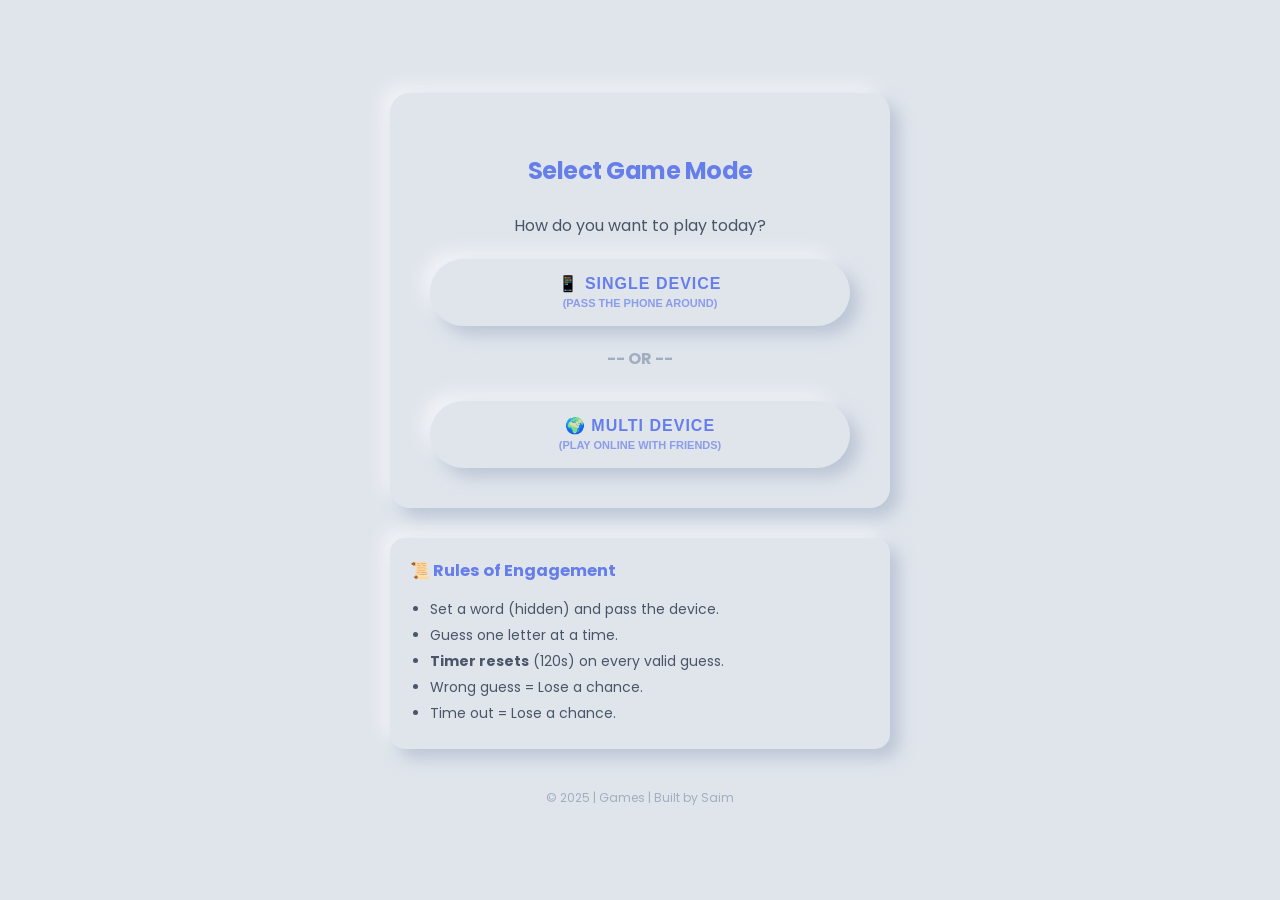
==== Jolly Person Multidevice/index.html @ 99aa61ff "Add hand detection and gesture control scripts - Created Untitled-2.py for basic hand detection usin" ====
<!DOCTYPE html>
<html lang="en">
  <head>
    <meta charset="UTF-8" />
    <meta name="viewport" content="width=device-width, initial-scale=1.0" />
    <title>Jolly Person | Remastered</title>
    <link href="https://fonts.googleapis.com/css2?family=Poppins:wght@300;400;600;700&display=swap" rel="stylesheet" />
    <style>
      /* --------------------------------------------------
         1. MODERN CSS VARIABLES & RESET
      -------------------------------------------------- */
      :root {
        --bg-color: #e0e5ec;
        --text-main: #4a5568;
        --text-light: #a0aec0;
        --accent: #667eea;
        --accent-hover: #5a67d8;
        --error: #e53e3e;
        --success: #38a169;
        
        /* Neumorphism Shadows */
        --shadow-light: 9px 9px 16px rgb(163, 177, 198, 0.6);
        --shadow-dark: -9px -9px 16px rgba(255, 255, 255, 0.5);
        --inner-shadow: inset 6px 6px 10px 0 rgba(163, 177, 198, 0.7), inset -6px -6px 10px 0 rgba(255, 255, 255, 0.8);
      }

      * {
        box-sizing: border-box;
      }

      body {
        font-family: 'Poppins', sans-serif;
        background-color: var(--bg-color);
        color: var(--text-main);
        margin: 0;
        min-height: 100vh;
        display: flex;
        flex-direction: column;
        align-items: center;
        justify-content: center;
        padding: 20px;
      }

      /* --------------------------------------------------
         2. COMPONENTS & NEUMORPHISM
      -------------------------------------------------- */
      .card {
        background: var(--bg-color);
        box-shadow: var(--shadow-light), var(--shadow-dark);
        border-radius: 20px;
        padding: 40px;
        width: 100%;
        max-width: 500px;
        text-align: center;
        transition: transform 0.3s ease, opacity 0.3s ease;
        opacity: 0;
        transform: translateY(20px);
        display: none; /* Hidden by default */
      }

      .card.active {
        display: block;
        opacity: 1;
        transform: translateY(0);
        animation: fadeIn 0.5s ease-out forwards;
      }

      h2 {
        color: var(--accent);
        margin-bottom: 25px;
        font-weight: 700;
        letter-spacing: -0.5px;
      }

      p {
        font-size: 16px;
        margin: 10px 0;
        line-height: 1.6;
      }

      /* Input Styles */
      .input-group {
        margin-bottom: 20px;
        text-align: left;
        position: relative; /* For password toggle */
      }

      label {
        display: block;
        font-size: 14px;
        font-weight: 600;
        margin-bottom: 8px;
        color: var(--text-main);
      }

      input {
        width: 100%;
        padding: 15px;
        border: none;
        border-radius: 12px;
        background: var(--bg-color);
        box-shadow: var(--inner-shadow);
        font-family: inherit;
        font-size: 16px;
        color: var(--text-main);
        outline: none;
        transition: all 0.2s ease;
      }

      input:focus {
        box-shadow: inset 4px 4px 8px 0 rgba(163, 177, 198, 0.7), inset -4px -4px 8px 0 rgba(255, 255, 255, 0.8);
      }

      /* Password Toggle */
      .password-toggle {
        position: absolute;
        right: 15px;
        top: 42px; /* Adjust based on label height + padding */
        cursor: pointer;
        font-size: 18px;
        opacity: 0.6;
        user-select: none;
      }
      .password-toggle:hover { opacity: 1; }

      /* Suggestion Text */
      .suggestion-text {
        font-size: 12px;
        color: var(--accent);
        margin-top: 5px;
        font-style: italic;
        min-height: 18px;
      }

      /* Button Styles */
      .btn {
        width: 100%;
        padding: 15px;
        border: none;
        border-radius: 50px;
        background: var(--bg-color);
        box-shadow: var(--shadow-light), var(--shadow-dark);
        color: var(--accent);
        font-weight: 700;
        font-size: 16px;
        cursor: pointer;
        transition: all 0.2s ease;
        text-transform: uppercase;
        letter-spacing: 1px;
        margin-top: 10px;
      }

      .btn:hover {
        transform: translateY(-2px);
        color: var(--accent-hover);
      }

      .btn:active {
        box-shadow: var(--inner-shadow);
        transform: translateY(1px);
      }

      .btn:disabled {
        opacity: 0.6;
        cursor: not-allowed;
      }

      /* Game Specifics */
      #hidden-word {
        font-size: 32px;
        letter-spacing: 5px;
        font-weight: 700;
        color: var(--text-main);
        margin: 20px 0;
        min-height: 48px;
        transition: color 0.3s ease;
      }

      .stats-row {
        display: flex;
        justify-content: space-between;
        margin: 20px 0;
        font-size: 14px;
        color: var(--text-light);
      }

      .stat-item strong {
        color: var(--text-main);
      }

      #timer {
        font-size: 18px;
        font-weight: 600;
        color: var(--error);
      }

      #message {
        margin-top: 20px;
        font-weight: 600;
        min-height: 24px;
      }

      .message-win { color: var(--success); }
      .message-loss { color: var(--error); }
      .message-warn { color: #d69e2e; }

      /* Footer & Rules */
      footer {
        margin-top: 40px;
        font-size: 12px;
        color: var(--text-light);
      }

      .rules-container {
        margin-top: 30px;
        width: 100%;
        max-width: 500px;
        padding: 20px;
        border-radius: 15px;
        box-shadow: var(--shadow-light), var(--shadow-dark);
        font-size: 14px;
      }

      .rules-container h3 {
        color: var(--accent);
        margin-top: 0;
      }
      
      .rules-container ul {
        padding-left: 20px;
        margin: 0;
        text-align: left;
      }
      
      .rules-container li {
        margin-bottom: 5px;
      }

      /* --------------------------------------------------
         3. ANIMATIONS
      -------------------------------------------------- */
      @keyframes fadeIn {
        from { opacity: 0; transform: translateY(20px); }
        to { opacity: 1; transform: translateY(0); }
      }

      /* Wrong Guess Shake */
      @keyframes shakeRed {
        0%, 100% { transform: translateX(0); box-shadow: var(--shadow-light), var(--shadow-dark); }
        10%, 30%, 50%, 70%, 90% { transform: translateX(-5px); border: 1px solid var(--error); }
        20%, 40%, 60%, 80% { transform: translateX(5px); }
      }

      /* Correct Guess Pulse */
      @keyframes pulseGreen {
        0% { transform: scale(1); }
        50% { transform: scale(1.05); box-shadow: 0 0 15px var(--success); }
        100% { transform: scale(1); }
      }

      .anim-wrong {
        animation: shakeRed 0.5s cubic-bezier(.36,.07,.19,.97) both;
      }

      .anim-correct {
        animation: pulseGreen 0.4s ease-in-out;
        color: var(--success) !important;
      }

      /* Responsive */
      @media (max-width: 600px) {
        .card { padding: 25px; }
        #hidden-word { font-size: 24px; letter-spacing: 3px; }
        h2 { font-size: 24px; }
      }

      /* --------------------------------------------------
         4. YOUR CUSTOM LAPTOP CSS (1500px - 1600px)
      -------------------------------------------------- */
      @media screen and (min-width: 1500px) and (max-width: 1600px) {
        #hidden-word { font-size: 134px; }
        .card { max-width: 1536px; }
      }
    </style>
  </head>
  <body>

    <div id="mode-selection-container" class="card active">
      <h2>Select Game Mode</h2>
      <p>How do you want to play today?</p>
      
      <button id="btn-mode-single" class="btn">
        📱 Single Device <br>
        <span style="font-size: 11px; opacity: 0.7; letter-spacing: 0;">(Pass the phone around)</span>
      </button>

      <div style="margin: 20px 0; font-weight: bold; color: var(--text-light);">-- OR --</div>

      <button id="btn-mode-multi" class="btn">
        🌍 Multi Device <br>
        <span style="font-size: 11px; opacity: 0.7; letter-spacing: 0;">(Play Online with Friends)</span>
      </button>
    </div>

    <div id="setup-container" class="card">
      <h2>Game Setup</h2>
      
      <div class="input-group">
        <label for="word-input">Secret Word</label>
        <input type="password" id="word-input" placeholder="Enter Your Word" autocomplete="off" />
        <span id="toggle-word" class="password-toggle">👁️</span>
      </div>

      <div class="input-group">
        <label for="chances-input">Allowed Chances</label>
        <input type="number" id="chances-input" placeholder="e.g. 5" min="1" value="5" />
        <div id="suggestion-text" class="suggestion-text"></div>
      </div>

      <button id="btn-start" class="btn">Start Game</button>
    </div>

    <div id="ready-container" class="card">
      <h2>Ready Player?</h2>
      <p>The host has set the word.</p>
      <p style="font-size: 14px; color: var(--text-light);">Pass the device to the player.</p>
      <br>
      <button id="btn-ready" class="btn">I am Ready</button>
    </div>

    <div id="game-container" class="card">
      <h2>Guess the Word</h2>
      
      <div id="hidden-word">_ _ _ _ _</div>

      <div class="stats-row">
        <div class="stat-item">Chances: <strong id="chances">0</strong></div>
        <div class="stat-item" id="timer">⏳ 120s</div>
      </div>
      
      <p style="font-size: 14px; color: var(--text-light);">Bad Guesses: <span id="incorrect-letters" style="color: var(--error);">None</span></p>

      <div class="input-group" style="margin-top: 20px;">
        <input 
          type="text" 
          id="guess-input" 
          maxlength="1" 
          placeholder="Type a letter..." 
          autocomplete="off"
          style="text-align: center; font-size: 20px; letter-spacing: 2px;"
        />
      </div>

      <button id="btn-guess" class="btn">Submit Guess</button>
      <p id="message"></p>
      
      <button id="btn-restart" class="btn" style="display: none; background: #e0e5ec; color: var(--text-main);">Play Again</button>
    </div>

    <div class="rules-container">
      <h3>📜 Rules of Engagement</h3>
      <ul>
        <li>Set a word (hidden) and pass the device.</li>
        <li>Guess one letter at a time.</li>
        <li><strong>Timer resets</strong> (120s) on every valid guess.</li>
        <li>Wrong guess = Lose a chance.</li>
        <li>Time out = Lose a chance.</li>
      </ul>
    </div>

    <footer>
      &copy; 2025 | Games | Built by Saim
    </footer>

    <script>
      // ------------------------------------------------
      // GAME STATE
      // ------------------------------------------------
      const state = {
        word: "",
        hiddenWord: [],
        chances: 0,
        incorrectGuesses: new Set(),
        timeLeft: 120,
        timerInterval: null,
        isGameOver: false
      };

      // ------------------------------------------------
      // DOM ELEMENTS
      // ------------------------------------------------
      const els = {
        modeContainer: document.getElementById('mode-selection-container'), // NEW
        setupContainer: document.getElementById('setup-container'),
        readyContainer: document.getElementById('ready-container'), 
        gameContainer: document.getElementById('game-container'),
        
        // Mode Buttons
        btnModeSingle: document.getElementById('btn-mode-single'), // NEW
        btnModeMulti: document.getElementById('btn-mode-multi'),   // NEW

        wordInput: document.getElementById('word-input'),
        toggleWordBtn: document.getElementById('toggle-word'),
        chancesInput: document.getElementById('chances-input'),
        suggestionText: document.getElementById('suggestion-text'),
        guessInput: document.getElementById('guess-input'),
        hiddenWordDisplay: document.getElementById('hidden-word'),
        chancesDisplay: document.getElementById('chances'),
        incorrectDisplay: document.getElementById('incorrect-letters'),
        timerDisplay: document.getElementById('timer'),
        messageDisplay: document.getElementById('message'),
        btnStart: document.getElementById('btn-start'),
        btnReady: document.getElementById('btn-ready'), 
        btnGuess: document.getElementById('btn-guess'),
        btnRestart: document.getElementById('btn-restart')
      };

      // ------------------------------------------------
      // INITIALIZATION & EVENT LISTENERS
      // ------------------------------------------------
      function init() {
        // MODE SELECTION LOGIC
        els.btnModeSingle.addEventListener('click', startSinglePlayer);
        els.btnModeMulti.addEventListener('click', () => {
            window.location.href = "https://jollyperson-web.web.app/";
        });

        // STANDARD GAME LOGIC
        els.btnStart.addEventListener('click', setupGame); 
        els.btnReady.addEventListener('click', startPlaying); 
        els.btnGuess.addEventListener('click', handleGuess);
        els.btnRestart.addEventListener('click', resetGame);
        
        // Setup Screen Enter Key & Logic
        els.wordInput.addEventListener('keypress', (e) => { if(e.key === 'Enter') els.chancesInput.focus(); });
        els.wordInput.addEventListener('input', updateChanceSuggestion);
        els.toggleWordBtn.addEventListener('click', toggleWordVisibility);

        els.chancesInput.addEventListener('keypress', (e) => { if(e.key === 'Enter') setupGame(); });
        
        // Game Screen Enter Key
        els.guessInput.addEventListener('keypress', (e) => { if(e.key === 'Enter') handleGuess(); });
      }

      // ------------------------------------------------
      // MODE SELECTION
      // ------------------------------------------------
      function startSinglePlayer() {
          // Hide Mode Screen
          els.modeContainer.classList.remove('active');
          els.modeContainer.style.display = 'none';

          // Show Setup Screen
          els.setupContainer.style.display = 'block';
          setTimeout(() => els.setupContainer.classList.add('active'), 10);
      }

      // ------------------------------------------------
      // NEW FEATURES LOGIC
      // ------------------------------------------------
      
      // Feature 1: Password Toggle
      function toggleWordVisibility() {
        const type = els.wordInput.getAttribute('type') === 'password' ? 'text' : 'password';
        els.wordInput.setAttribute('type', type);
        els.toggleWordBtn.innerText = type === 'password' ? '👁️' : '🙈';
      }

      // Feature 2: Smart Chance Suggestion
      function updateChanceSuggestion() {
        const val = els.wordInput.value.trim();
        if (!val) {
            els.suggestionText.innerText = "";
            return;
        }

        let suggestion = Math.ceil(val.length * 0.6);
        
        // Vowels check
        const vowels = val.match(/[aeiou]/gi);
        if (!vowels || vowels.length < 2) suggestion += 1;

        // Repeating letters check
        if (/(.)\1/.test(val)) suggestion += 1;

        // Cap at 10
        if (suggestion > 10) suggestion = 10;

        els.suggestionText.innerText = `Suggested chances: ${suggestion}`;
      }

      // ------------------------------------------------
      // CORE LOGIC
      // ------------------------------------------------
      
      // PHASE 1: Host Logic
      function setupGame() {
        const wordVal = els.wordInput.value.trim().toLowerCase();
        const chancesVal = parseInt(els.chancesInput.value);

        if (!wordVal || isNaN(chancesVal) || chancesVal < 1) {
          showMessage("Please enter a valid word and chances!", "warn");
          triggerAnimation(els.setupContainer, 'anim-wrong');
          return;
        }

        // Initialize State
        state.word = wordVal;
        state.chances = chancesVal;
        state.hiddenWord = wordVal.split('').map(char => char === ' ' ? '&nbsp;' : '_');
        state.incorrectGuesses.clear();
        state.isGameOver = false;

        // Transition: Setup -> Ready Screen
        els.setupContainer.classList.remove('active');
        els.setupContainer.style.display = 'none';
        
        els.readyContainer.style.display = 'block';
        setTimeout(() => els.readyContainer.classList.add('active'), 10);
      }

      // PHASE 2: Player Ready Logic
      function startPlaying() {
        // Transition: Ready Screen -> Game Screen
        els.readyContainer.classList.remove('active');
        els.readyContainer.style.display = 'none';

        els.gameContainer.style.display = 'block';
        setTimeout(() => els.gameContainer.classList.add('active'), 10);
        
        els.btnRestart.style.display = 'none';
        els.guessInput.disabled = false;
        els.btnGuess.disabled = false;
        els.guessInput.value = "";
        els.guessInput.focus();

        updateDisplay();
        startTimer(); 
      }

      function handleGuess() {
        if (state.isGameOver) return;

        const guess = els.guessInput.value.toLowerCase();
        els.guessInput.value = "";
        els.guessInput.focus();

        // Validation
        if (!guess || guess.length !== 1 || !/[a-z]/.test(guess)) {
          showMessage("Enter a single valid letter!", "warn");
          triggerAnimation(els.gameContainer, 'anim-wrong'); // Shake on invalid
          return;
        }

        if (state.incorrectGuesses.has(guess) || state.hiddenWord.includes(guess)) {
          showMessage(`Already guessed "${guess}"!`, "warn");
          triggerAnimation(els.guessInput, 'anim-wrong'); // Shake input
          return;
        }

        showMessage(""); 

        // Game Logic
        if (state.word.includes(guess)) {
          // Correct Guess
          triggerAnimation(els.hiddenWordDisplay, 'anim-correct');
          
          for (let i = 0; i < state.word.length; i++) {
            if (state.word[i] === guess) state.hiddenWord[i] = guess;
          }
          checkWinCondition();
        } else {
          // Wrong Guess
          triggerAnimation(els.gameContainer, 'anim-wrong');
          
          state.chances--;
          state.incorrectGuesses.add(guess);
          checkLossCondition();
        }

        if (!state.isGameOver) {
            startTimer(); 
        }

        updateDisplay();
      }

      function startTimer() {
        clearInterval(state.timerInterval);
        state.timeLeft = 120;
        els.timerDisplay.innerText = `⏳ ${state.timeLeft}s`;
        
        state.timerInterval = setInterval(() => {
          state.timeLeft--;
          els.timerDisplay.innerText = `⏳ ${state.timeLeft}s`;

          // TIMER LOGIC
          if (state.timeLeft <= 0) {
            state.chances--; // Reduce chance
            updateDisplay(); // Update UI
            
            checkLossCondition(); // Did they die?

            if (!state.isGameOver) {
                // Warning Logic
                showMessage("Time's up! You lost a chance.", "warn");
                triggerAnimation(els.gameContainer, 'anim-wrong');
                startTimer(); // Reset timer
                
                // NEW: Auto-remove message after 3 seconds
                setTimeout(() => {
                    if (els.messageDisplay.innerText.includes("Time's up")) {
                        els.messageDisplay.innerText = "";
                    }
                }, 3000);
            }
          }
        }, 1000);
      }

      function checkWinCondition() {
        if (!state.hiddenWord.includes('_')) {
          endGame(true, "🎉 Alhamdulillah! You won!");
        }
      }

      function checkLossCondition() {
        if (state.chances <= 0) {
          endGame(false, `💔 Game Over! Word was "${state.word}"`);
        }
      }

      function endGame(isWin, msg) {
        state.isGameOver = true;
        clearInterval(state.timerInterval);
        showMessage(msg, isWin ? "success" : "loss");
        
        els.guessInput.disabled = true;
        els.btnGuess.disabled = true;
        els.btnRestart.style.display = 'inline-block';
        
        if (!isWin) {
            els.hiddenWordDisplay.innerText = state.word.split('').join(' ');
        }
      }

      function resetGame() {
        els.gameContainer.classList.remove('active');
        els.gameContainer.style.display = 'none';
        
        // GO BACK TO MODE SELECTION
        els.modeContainer.style.display = 'block';
        setTimeout(() => els.modeContainer.classList.add('active'), 10);
        
        // Reset Inputs
        els.wordInput.value = "";
        els.suggestionText.innerText = ""; // Clear suggestion
        els.messageDisplay.innerText = "";
        clearInterval(state.timerInterval);
      }

      // ------------------------------------------------
      // HELPERS & ANIMATION TRIGGERS
      // ------------------------------------------------
      function updateDisplay() {
        els.hiddenWordDisplay.innerHTML = state.hiddenWord.join(" ");
        els.chancesDisplay.innerText = state.chances;
        els.incorrectDisplay.innerText = 
          state.incorrectGuesses.size > 0 
          ? [...state.incorrectGuesses].join(", ").toUpperCase() 
          : "None";
      }

      function showMessage(text, type = "neutral") {
        els.messageDisplay.innerText = text;
        els.messageDisplay.className = ""; 
        if (type === "warn") els.messageDisplay.classList.add("message-warn");
        if (type === "success") els.messageDisplay.classList.add("message-win");
        if (type === "loss") els.messageDisplay.classList.add("message-loss");
      }

      function triggerAnimation(element, className) {
        element.classList.remove(className);
        void element.offsetWidth; // Trigger reflow to restart animation
        element.classList.add(className);
        setTimeout(() => {
            element.classList.remove(className);
        }, 500);
      }

      // Run
      init();
    </script>
  </body>
</html>
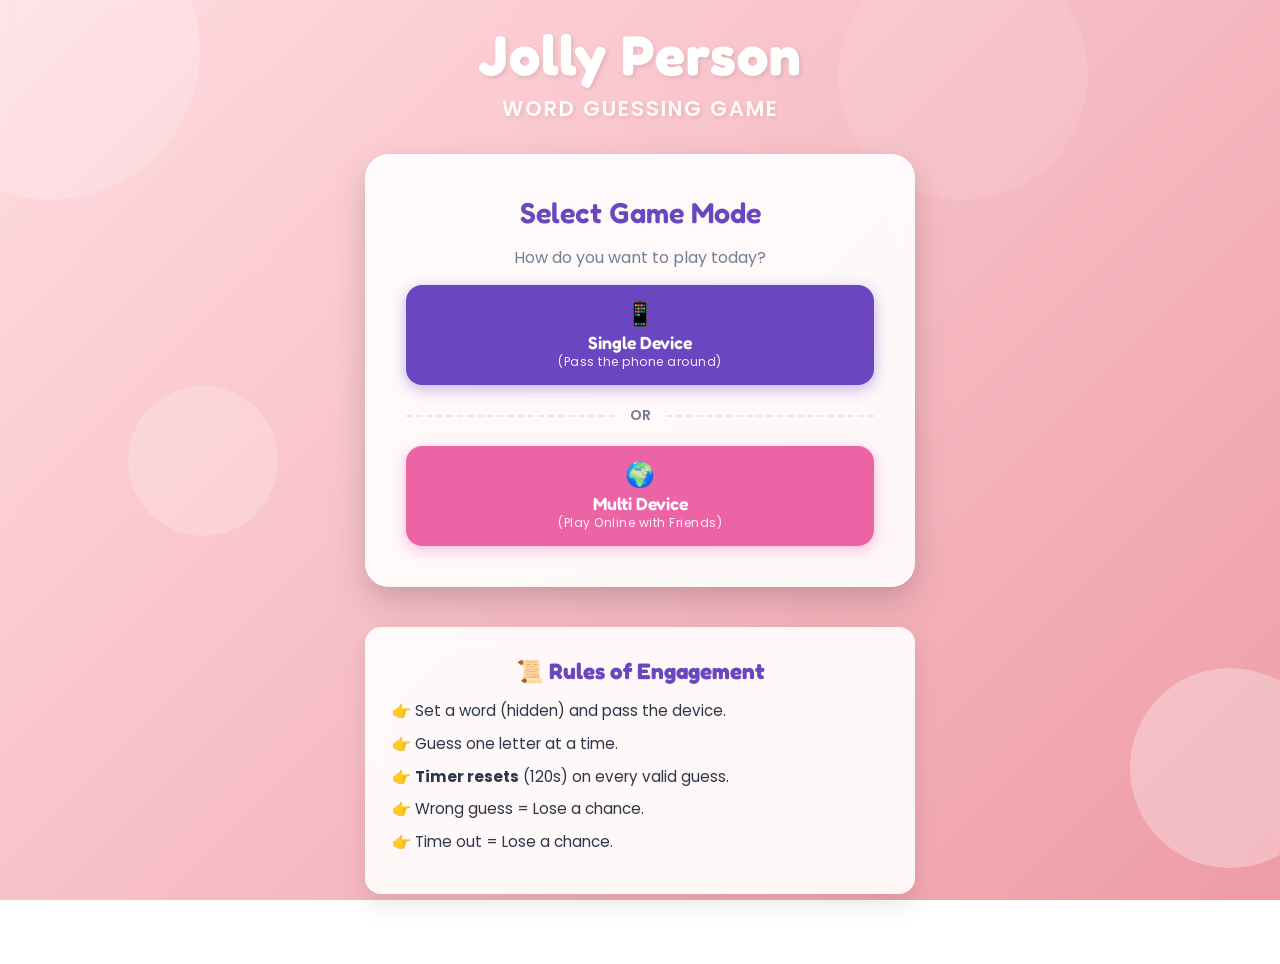
==== commit c5611e41: "feat(ui): redesign Jolly Person interface for mobile and desktop - Completely overhauled `index.html" ====
--- a/Jolly Person Multidevice/index.html
+++ b/Jolly Person Multidevice/index.html
@@ -4,692 +4,131 @@
     <meta charset="UTF-8" />
     <meta name="viewport" content="width=device-width, initial-scale=1.0" />
     <title>Jolly Person | Remastered</title>
-    <link href="https://fonts.googleapis.com/css2?family=Poppins:wght@300;400;600;700&display=swap" rel="stylesheet" />
-    <style>
-      /* --------------------------------------------------
-         1. MODERN CSS VARIABLES & RESET
-      -------------------------------------------------- */
-      :root {
-        --bg-color: #e0e5ec;
-        --text-main: #4a5568;
-        --text-light: #a0aec0;
-        --accent: #667eea;
-        --accent-hover: #5a67d8;
-        --error: #e53e3e;
-        --success: #38a169;
-        
-        /* Neumorphism Shadows */
-        --shadow-light: 9px 9px 16px rgb(163, 177, 198, 0.6);
-        --shadow-dark: -9px -9px 16px rgba(255, 255, 255, 0.5);
-        --inner-shadow: inset 6px 6px 10px 0 rgba(163, 177, 198, 0.7), inset -6px -6px 10px 0 rgba(255, 255, 255, 0.8);
-      }
-
-      * {
-        box-sizing: border-box;
-      }
-
-      body {
-        font-family: 'Poppins', sans-serif;
-        background-color: var(--bg-color);
-        color: var(--text-main);
-        margin: 0;
-        min-height: 100vh;
-        display: flex;
-        flex-direction: column;
-        align-items: center;
-        justify-content: center;
-        padding: 20px;
-      }
-
-      /* --------------------------------------------------
-         2. COMPONENTS & NEUMORPHISM
-      -------------------------------------------------- */
-      .card {
-        background: var(--bg-color);
-        box-shadow: var(--shadow-light), var(--shadow-dark);
-        border-radius: 20px;
-        padding: 40px;
-        width: 100%;
-        max-width: 500px;
-        text-align: center;
-        transition: transform 0.3s ease, opacity 0.3s ease;
-        opacity: 0;
-        transform: translateY(20px);
-        display: none; /* Hidden by default */
-      }
-
-      .card.active {
-        display: block;
-        opacity: 1;
-        transform: translateY(0);
-        animation: fadeIn 0.5s ease-out forwards;
-      }
-
-      h2 {
-        color: var(--accent);
-        margin-bottom: 25px;
-        font-weight: 700;
-        letter-spacing: -0.5px;
-      }
-
-      p {
-        font-size: 16px;
-        margin: 10px 0;
-        line-height: 1.6;
-      }
-
-      /* Input Styles */
-      .input-group {
-        margin-bottom: 20px;
-        text-align: left;
-        position: relative; /* For password toggle */
-      }
-
-      label {
-        display: block;
-        font-size: 14px;
-        font-weight: 600;
-        margin-bottom: 8px;
-        color: var(--text-main);
-      }
-
-      input {
-        width: 100%;
-        padding: 15px;
-        border: none;
-        border-radius: 12px;
-        background: var(--bg-color);
-        box-shadow: var(--inner-shadow);
-        font-family: inherit;
-        font-size: 16px;
-        color: var(--text-main);
-        outline: none;
-        transition: all 0.2s ease;
-      }
-
-      input:focus {
-        box-shadow: inset 4px 4px 8px 0 rgba(163, 177, 198, 0.7), inset -4px -4px 8px 0 rgba(255, 255, 255, 0.8);
-      }
-
-      /* Password Toggle */
-      .password-toggle {
-        position: absolute;
-        right: 15px;
-        top: 42px; /* Adjust based on label height + padding */
-        cursor: pointer;
-        font-size: 18px;
-        opacity: 0.6;
-        user-select: none;
-      }
-      .password-toggle:hover { opacity: 1; }
-
-      /* Suggestion Text */
-      .suggestion-text {
-        font-size: 12px;
-        color: var(--accent);
-        margin-top: 5px;
-        font-style: italic;
-        min-height: 18px;
-      }
-
-      /* Button Styles */
-      .btn {
-        width: 100%;
-        padding: 15px;
-        border: none;
-        border-radius: 50px;
-        background: var(--bg-color);
-        box-shadow: var(--shadow-light), var(--shadow-dark);
-        color: var(--accent);
-        font-weight: 700;
-        font-size: 16px;
-        cursor: pointer;
-        transition: all 0.2s ease;
-        text-transform: uppercase;
-        letter-spacing: 1px;
-        margin-top: 10px;
-      }
-
-      .btn:hover {
-        transform: translateY(-2px);
-        color: var(--accent-hover);
-      }
-
-      .btn:active {
-        box-shadow: var(--inner-shadow);
-        transform: translateY(1px);
-      }
-
-      .btn:disabled {
-        opacity: 0.6;
-        cursor: not-allowed;
-      }
-
-      /* Game Specifics */
-      #hidden-word {
-        font-size: 32px;
-        letter-spacing: 5px;
-        font-weight: 700;
-        color: var(--text-main);
-        margin: 20px 0;
-        min-height: 48px;
-        transition: color 0.3s ease;
-      }
-
-      .stats-row {
-        display: flex;
-        justify-content: space-between;
-        margin: 20px 0;
-        font-size: 14px;
-        color: var(--text-light);
-      }
-
-      .stat-item strong {
-        color: var(--text-main);
-      }
-
-      #timer {
-        font-size: 18px;
-        font-weight: 600;
-        color: var(--error);
-      }
-
-      #message {
-        margin-top: 20px;
-        font-weight: 600;
-        min-height: 24px;
-      }
-
-      .message-win { color: var(--success); }
-      .message-loss { color: var(--error); }
-      .message-warn { color: #d69e2e; }
-
-      /* Footer & Rules */
-      footer {
-        margin-top: 40px;
-        font-size: 12px;
-        color: var(--text-light);
-      }
-
-      .rules-container {
-        margin-top: 30px;
-        width: 100%;
-        max-width: 500px;
-        padding: 20px;
-        border-radius: 15px;
-        box-shadow: var(--shadow-light), var(--shadow-dark);
-        font-size: 14px;
-      }
-
-      .rules-container h3 {
-        color: var(--accent);
-        margin-top: 0;
-      }
-      
-      .rules-container ul {
-        padding-left: 20px;
-        margin: 0;
-        text-align: left;
-      }
-      
-      .rules-container li {
-        margin-bottom: 5px;
-      }
-
-      /* --------------------------------------------------
-         3. ANIMATIONS
-      -------------------------------------------------- */
-      @keyframes fadeIn {
-        from { opacity: 0; transform: translateY(20px); }
-        to { opacity: 1; transform: translateY(0); }
-      }
-
-      /* Wrong Guess Shake */
-      @keyframes shakeRed {
-        0%, 100% { transform: translateX(0); box-shadow: var(--shadow-light), var(--shadow-dark); }
-        10%, 30%, 50%, 70%, 90% { transform: translateX(-5px); border: 1px solid var(--error); }
-        20%, 40%, 60%, 80% { transform: translateX(5px); }
-      }
-
-      /* Correct Guess Pulse */
-      @keyframes pulseGreen {
-        0% { transform: scale(1); }
-        50% { transform: scale(1.05); box-shadow: 0 0 15px var(--success); }
-        100% { transform: scale(1); }
-      }
-
-      .anim-wrong {
-        animation: shakeRed 0.5s cubic-bezier(.36,.07,.19,.97) both;
-      }
-
-      .anim-correct {
-        animation: pulseGreen 0.4s ease-in-out;
-        color: var(--success) !important;
-      }
-
-      /* Responsive */
-      @media (max-width: 600px) {
-        .card { padding: 25px; }
-        #hidden-word { font-size: 24px; letter-spacing: 3px; }
-        h2 { font-size: 24px; }
-      }
-
-      /* --------------------------------------------------
-         4. YOUR CUSTOM LAPTOP CSS (1500px - 1600px)
-      -------------------------------------------------- */
-      @media screen and (min-width: 1500px) and (max-width: 1600px) {
-        #hidden-word { font-size: 134px; }
-        .card { max-width: 1536px; }
-      }
-    </style>
+    <link rel="preconnect" href="https://fonts.googleapis.com">
+    <link rel="preconnect" href="https://fonts.gstatic.com" crossorigin>
+    <link href="https://fonts.googleapis.com/css2?family=Fredoka:wght@400;500;600;700&family=Poppins:wght@300;400;600;700&display=swap" rel="stylesheet" />
+    <link rel="stylesheet" href="styles.css" />
   </head>
   <body>
 
-    <div id="mode-selection-container" class="card active">
-      <h2>Select Game Mode</h2>
-      <p>How do you want to play today?</p>
-      
-      <button id="btn-mode-single" class="btn">
-        📱 Single Device <br>
-        <span style="font-size: 11px; opacity: 0.7; letter-spacing: 0;">(Pass the phone around)</span>
-      </button>
-
-      <div style="margin: 20px 0; font-weight: bold; color: var(--text-light);">-- OR --</div>
-
-      <button id="btn-mode-multi" class="btn">
-        🌍 Multi Device <br>
-        <span style="font-size: 11px; opacity: 0.7; letter-spacing: 0;">(Play Online with Friends)</span>
-      </button>
+    <div class="background-decorations">
+      <div class="circle circle-1"></div>
+      <div class="circle circle-2"></div>
+      <div class="circle circle-3"></div>
+      <div class="circle circle-4"></div>
     </div>
 
-    <div id="setup-container" class="card">
-      <h2>Game Setup</h2>
-      
-      <div class="input-group">
-        <label for="word-input">Secret Word</label>
-        <input type="password" id="word-input" placeholder="Enter Your Word" autocomplete="off" />
-        <span id="toggle-word" class="password-toggle">👁️</span>
+    <main class="app-container">
+      <header class="app-header">
+        <h1>Jolly Person</h1>
+        <div class="subtitle">Word Guessing Game</div>
+      </header>
+
+      <div id="mode-selection-container" class="card active">
+        <h2>Select Game Mode</h2>
+        <p>How do you want to play today?</p>
+
+        <button id="btn-mode-single" class="btn btn-primary">
+          <span class="icon">📱</span> Single Device
+          <div class="btn-subtext">(Pass the phone around)</div>
+        </button>
+
+        <div class="divider">
+          <span>OR</span>
+        </div>
+
+        <button id="btn-mode-multi" class="btn btn-secondary">
+          <span class="icon">🌍</span> Multi Device
+          <div class="btn-subtext">(Play Online with Friends)</div>
+        </button>
       </div>
 
-      <div class="input-group">
-        <label for="chances-input">Allowed Chances</label>
-        <input type="number" id="chances-input" placeholder="e.g. 5" min="1" value="5" />
-        <div id="suggestion-text" class="suggestion-text"></div>
+      <div id="setup-container" class="card">
+        <h2>Game Setup</h2>
+
+        <div class="input-group">
+          <label for="word-input">Secret Word</label>
+          <div class="input-wrapper">
+            <input type="password" id="word-input" placeholder="Enter Your Word" autocomplete="off" />
+            <button id="toggle-word" class="password-toggle" title="Toggle Visibility">👁️</button>
+          </div>
+        </div>
+
+        <div class="input-group">
+          <label for="chances-input">Allowed Chances</label>
+          <input type="number" id="chances-input" placeholder="e.g. 5" min="1" value="5" />
+          <div id="suggestion-text" class="suggestion-text"></div>
+        </div>
+
+        <button id="btn-start" class="btn btn-primary btn-large">Start Game</button>
       </div>
 
-      <button id="btn-start" class="btn">Start Game</button>
-    </div>
+      <div id="ready-container" class="card">
+        <h2>Ready Player?</h2>
+        <div class="ready-illustration">🎮</div>
+        <p class="highlight-text">The host has set the word.</p>
+        <p class="muted-text">Pass the device to the guesser.</p>
 
-    <div id="ready-container" class="card">
-      <h2>Ready Player?</h2>
-      <p>The host has set the word.</p>
-      <p style="font-size: 14px; color: var(--text-light);">Pass the device to the player.</p>
-      <br>
-      <button id="btn-ready" class="btn">I am Ready</button>
-    </div>
-
-    <div id="game-container" class="card">
-      <h2>Guess the Word</h2>
-      
-      <div id="hidden-word">_ _ _ _ _</div>
-
-      <div class="stats-row">
-        <div class="stat-item">Chances: <strong id="chances">0</strong></div>
-        <div class="stat-item" id="timer">⏳ 120s</div>
-      </div>
-      
-      <p style="font-size: 14px; color: var(--text-light);">Bad Guesses: <span id="incorrect-letters" style="color: var(--error);">None</span></p>
-
-      <div class="input-group" style="margin-top: 20px;">
-        <input 
-          type="text" 
-          id="guess-input" 
-          maxlength="1" 
-          placeholder="Type a letter..." 
-          autocomplete="off"
-          style="text-align: center; font-size: 20px; letter-spacing: 2px;"
-        />
+        <button id="btn-ready" class="btn btn-primary btn-large">I am Ready!</button>
       </div>
 
-      <button id="btn-guess" class="btn">Submit Guess</button>
-      <p id="message"></p>
-      
-      <button id="btn-restart" class="btn" style="display: none; background: #e0e5ec; color: var(--text-main);">Play Again</button>
-    </div>
+      <div id="game-container" class="card">
+        <h2>Guess the Word</h2>
 
-    <div class="rules-container">
-      <h3>📜 Rules of Engagement</h3>
-      <ul>
-        <li>Set a word (hidden) and pass the device.</li>
-        <li>Guess one letter at a time.</li>
-        <li><strong>Timer resets</strong> (120s) on every valid guess.</li>
-        <li>Wrong guess = Lose a chance.</li>
-        <li>Time out = Lose a chance.</li>
-      </ul>
-    </div>
+        <div id="hidden-word" class="hidden-word-display">_ _ _ _ _</div>
 
-    <footer>
-      &copy; 2025 | Games | Built by Saim
-    </footer>
+        <div class="stats-board">
+          <div class="stat-box">
+            <span class="stat-label">Chances</span>
+            <span class="stat-value" id="chances">0</span>
+          </div>
+          <div class="stat-box timer-box">
+            <span class="stat-label">Time</span>
+            <span class="stat-value" id="timer">120s</span>
+          </div>
+        </div>
 
-    <script>
-      // ------------------------------------------------
-      // GAME STATE
-      // ------------------------------------------------
-      const state = {
-        word: "",
-        hiddenWord: [],
-        chances: 0,
-        incorrectGuesses: new Set(),
-        timeLeft: 120,
-        timerInterval: null,
-        isGameOver: false
-      };
+        <div class="bad-guesses-container">
+          <span class="bad-guesses-label">Misses:</span>
+          <span id="incorrect-letters" class="bad-guesses-list">None</span>
+        </div>
 
-      // ------------------------------------------------
-      // DOM ELEMENTS
-      // ------------------------------------------------
-      const els = {
-        modeContainer: document.getElementById('mode-selection-container'), // NEW
-        setupContainer: document.getElementById('setup-container'),
-        readyContainer: document.getElementById('ready-container'), 
-        gameContainer: document.getElementById('game-container'),
-        
-        // Mode Buttons
-        btnModeSingle: document.getElementById('btn-mode-single'), // NEW
-        btnModeMulti: document.getElementById('btn-mode-multi'),   // NEW
+        <div class="input-group guess-input-group">
+          <input
+            type="text"
+            id="guess-input"
+            maxlength="1"
+            placeholder="Type a letter..."
+            autocomplete="off"
+            class="guess-input"
+          />
+        </div>
 
-        wordInput: document.getElementById('word-input'),
-        toggleWordBtn: document.getElementById('toggle-word'),
-        chancesInput: document.getElementById('chances-input'),
-        suggestionText: document.getElementById('suggestion-text'),
-        guessInput: document.getElementById('guess-input'),
-        hiddenWordDisplay: document.getElementById('hidden-word'),
-        chancesDisplay: document.getElementById('chances'),
-        incorrectDisplay: document.getElementById('incorrect-letters'),
-        timerDisplay: document.getElementById('timer'),
-        messageDisplay: document.getElementById('message'),
-        btnStart: document.getElementById('btn-start'),
-        btnReady: document.getElementById('btn-ready'), 
-        btnGuess: document.getElementById('btn-guess'),
-        btnRestart: document.getElementById('btn-restart')
-      };
+        <button id="btn-guess" class="btn btn-primary btn-large">Submit Guess</button>
 
-      // ------------------------------------------------
-      // INITIALIZATION & EVENT LISTENERS
-      // ------------------------------------------------
-      function init() {
-        // MODE SELECTION LOGIC
-        els.btnModeSingle.addEventListener('click', startSinglePlayer);
-        els.btnModeMulti.addEventListener('click', () => {
-            window.location.href = "https://jollyperson-web.web.app/";
-        });
+        <div class="message-container">
+          <p id="message"></p>
+        </div>
 
-        // STANDARD GAME LOGIC
-        els.btnStart.addEventListener('click', setupGame); 
-        els.btnReady.addEventListener('click', startPlaying); 
-        els.btnGuess.addEventListener('click', handleGuess);
-        els.btnRestart.addEventListener('click', resetGame);
-        
-        // Setup Screen Enter Key & Logic
-        els.wordInput.addEventListener('keypress', (e) => { if(e.key === 'Enter') els.chancesInput.focus(); });
-        els.wordInput.addEventListener('input', updateChanceSuggestion);
-        els.toggleWordBtn.addEventListener('click', toggleWordVisibility);
+        <button id="btn-restart" class="btn btn-secondary btn-large" style="display: none;">Play Again</button>
+      </div>
 
-        els.chancesInput.addEventListener('keypress', (e) => { if(e.key === 'Enter') setupGame(); });
-        
-        // Game Screen Enter Key
-        els.guessInput.addEventListener('keypress', (e) => { if(e.key === 'Enter') handleGuess(); });
-      }
+      <div class="rules-container">
+        <h3>📜 Rules of Engagement</h3>
+        <ul>
+          <li>Set a word (hidden) and pass the device.</li>
+          <li>Guess one letter at a time.</li>
+          <li><strong>Timer resets</strong> (120s) on every valid guess.</li>
+          <li>Wrong guess = Lose a chance.</li>
+          <li>Time out = Lose a chance.</li>
+        </ul>
+      </div>
 
-      // ------------------------------------------------
-      // MODE SELECTION
-      // ------------------------------------------------
-      function startSinglePlayer() {
-          // Hide Mode Screen
-          els.modeContainer.classList.remove('active');
-          els.modeContainer.style.display = 'none';
+      <footer>
+        &copy; 2025 | Jolly Games | Built by Saim
+      </footer>
+    </main>
 
-          // Show Setup Screen
-          els.setupContainer.style.display = 'block';
-          setTimeout(() => els.setupContainer.classList.add('active'), 10);
-      }
-
-      // ------------------------------------------------
-      // NEW FEATURES LOGIC
-      // ------------------------------------------------
-      
-      // Feature 1: Password Toggle
-      function toggleWordVisibility() {
-        const type = els.wordInput.getAttribute('type') === 'password' ? 'text' : 'password';
-        els.wordInput.setAttribute('type', type);
-        els.toggleWordBtn.innerText = type === 'password' ? '👁️' : '🙈';
-      }
-
-      // Feature 2: Smart Chance Suggestion
-      function updateChanceSuggestion() {
-        const val = els.wordInput.value.trim();
-        if (!val) {
-            els.suggestionText.innerText = "";
-            return;
-        }
-
-        let suggestion = Math.ceil(val.length * 0.6);
-        
-        // Vowels check
-        const vowels = val.match(/[aeiou]/gi);
-        if (!vowels || vowels.length < 2) suggestion += 1;
-
-        // Repeating letters check
-        if (/(.)\1/.test(val)) suggestion += 1;
-
-        // Cap at 10
-        if (suggestion > 10) suggestion = 10;
-
-        els.suggestionText.innerText = `Suggested chances: ${suggestion}`;
-      }
-
-      // ------------------------------------------------
-      // CORE LOGIC
-      // ------------------------------------------------
-      
-      // PHASE 1: Host Logic
-      function setupGame() {
-        const wordVal = els.wordInput.value.trim().toLowerCase();
-        const chancesVal = parseInt(els.chancesInput.value);
-
-        if (!wordVal || isNaN(chancesVal) || chancesVal < 1) {
-          showMessage("Please enter a valid word and chances!", "warn");
-          triggerAnimation(els.setupContainer, 'anim-wrong');
-          return;
-        }
-
-        // Initialize State
-        state.word = wordVal;
-        state.chances = chancesVal;
-        state.hiddenWord = wordVal.split('').map(char => char === ' ' ? '&nbsp;' : '_');
-        state.incorrectGuesses.clear();
-        state.isGameOver = false;
-
-        // Transition: Setup -> Ready Screen
-        els.setupContainer.classList.remove('active');
-        els.setupContainer.style.display = 'none';
-        
-        els.readyContainer.style.display = 'block';
-        setTimeout(() => els.readyContainer.classList.add('active'), 10);
-      }
-
-      // PHASE 2: Player Ready Logic
-      function startPlaying() {
-        // Transition: Ready Screen -> Game Screen
-        els.readyContainer.classList.remove('active');
-        els.readyContainer.style.display = 'none';
-
-        els.gameContainer.style.display = 'block';
-        setTimeout(() => els.gameContainer.classList.add('active'), 10);
-        
-        els.btnRestart.style.display = 'none';
-        els.guessInput.disabled = false;
-        els.btnGuess.disabled = false;
-        els.guessInput.value = "";
-        els.guessInput.focus();
-
-        updateDisplay();
-        startTimer(); 
-      }
-
-      function handleGuess() {
-        if (state.isGameOver) return;
-
-        const guess = els.guessInput.value.toLowerCase();
-        els.guessInput.value = "";
-        els.guessInput.focus();
-
-        // Validation
-        if (!guess || guess.length !== 1 || !/[a-z]/.test(guess)) {
-          showMessage("Enter a single valid letter!", "warn");
-          triggerAnimation(els.gameContainer, 'anim-wrong'); // Shake on invalid
-          return;
-        }
-
-        if (state.incorrectGuesses.has(guess) || state.hiddenWord.includes(guess)) {
-          showMessage(`Already guessed "${guess}"!`, "warn");
-          triggerAnimation(els.guessInput, 'anim-wrong'); // Shake input
-          return;
-        }
-
-        showMessage(""); 
-
-        // Game Logic
-        if (state.word.includes(guess)) {
-          // Correct Guess
-          triggerAnimation(els.hiddenWordDisplay, 'anim-correct');
-          
-          for (let i = 0; i < state.word.length; i++) {
-            if (state.word[i] === guess) state.hiddenWord[i] = guess;
-          }
-          checkWinCondition();
-        } else {
-          // Wrong Guess
-          triggerAnimation(els.gameContainer, 'anim-wrong');
-          
-          state.chances--;
-          state.incorrectGuesses.add(guess);
-          checkLossCondition();
-        }
-
-        if (!state.isGameOver) {
-            startTimer(); 
-        }
-
-        updateDisplay();
-      }
-
-      function startTimer() {
-        clearInterval(state.timerInterval);
-        state.timeLeft = 120;
-        els.timerDisplay.innerText = `⏳ ${state.timeLeft}s`;
-        
-        state.timerInterval = setInterval(() => {
-          state.timeLeft--;
-          els.timerDisplay.innerText = `⏳ ${state.timeLeft}s`;
-
-          // TIMER LOGIC
-          if (state.timeLeft <= 0) {
-            state.chances--; // Reduce chance
-            updateDisplay(); // Update UI
-            
-            checkLossCondition(); // Did they die?
-
-            if (!state.isGameOver) {
-                // Warning Logic
-                showMessage("Time's up! You lost a chance.", "warn");
-                triggerAnimation(els.gameContainer, 'anim-wrong');
-                startTimer(); // Reset timer
-                
-                // NEW: Auto-remove message after 3 seconds
-                setTimeout(() => {
-                    if (els.messageDisplay.innerText.includes("Time's up")) {
-                        els.messageDisplay.innerText = "";
-                    }
-                }, 3000);
-            }
-          }
-        }, 1000);
-      }
-
-      function checkWinCondition() {
-        if (!state.hiddenWord.includes('_')) {
-          endGame(true, "🎉 Alhamdulillah! You won!");
-        }
-      }
-
-      function checkLossCondition() {
-        if (state.chances <= 0) {
-          endGame(false, `💔 Game Over! Word was "${state.word}"`);
-        }
-      }
-
-      function endGame(isWin, msg) {
-        state.isGameOver = true;
-        clearInterval(state.timerInterval);
-        showMessage(msg, isWin ? "success" : "loss");
-        
-        els.guessInput.disabled = true;
-        els.btnGuess.disabled = true;
-        els.btnRestart.style.display = 'inline-block';
-        
-        if (!isWin) {
-            els.hiddenWordDisplay.innerText = state.word.split('').join(' ');
-        }
-      }
-
-      function resetGame() {
-        els.gameContainer.classList.remove('active');
-        els.gameContainer.style.display = 'none';
-        
-        // GO BACK TO MODE SELECTION
-        els.modeContainer.style.display = 'block';
-        setTimeout(() => els.modeContainer.classList.add('active'), 10);
-        
-        // Reset Inputs
-        els.wordInput.value = "";
-        els.suggestionText.innerText = ""; // Clear suggestion
-        els.messageDisplay.innerText = "";
-        clearInterval(state.timerInterval);
-      }
-
-      // ------------------------------------------------
-      // HELPERS & ANIMATION TRIGGERS
-      // ------------------------------------------------
-      function updateDisplay() {
-        els.hiddenWordDisplay.innerHTML = state.hiddenWord.join(" ");
-        els.chancesDisplay.innerText = state.chances;
-        els.incorrectDisplay.innerText = 
-          state.incorrectGuesses.size > 0 
-          ? [...state.incorrectGuesses].join(", ").toUpperCase() 
-          : "None";
-      }
-
-      function showMessage(text, type = "neutral") {
-        els.messageDisplay.innerText = text;
-        els.messageDisplay.className = ""; 
-        if (type === "warn") els.messageDisplay.classList.add("message-warn");
-        if (type === "success") els.messageDisplay.classList.add("message-win");
-        if (type === "loss") els.messageDisplay.classList.add("message-loss");
-      }
-
-      function triggerAnimation(element, className) {
-        element.classList.remove(className);
-        void element.offsetWidth; // Trigger reflow to restart animation
-        element.classList.add(className);
-        setTimeout(() => {
-            element.classList.remove(className);
-        }, 500);
-      }
-
-      // Run
-      init();
-    </script>
+    <script src="script.js"></script>
   </body>
 </html>
--- a/Jolly Person Multidevice/styles.css
+++ b/Jolly Person Multidevice/styles.css
@@ -0,0 +1,630 @@
+/* --------------------------------------------------
+   1. MODERN CSS VARIABLES & RESET
+-------------------------------------------------- */
+:root {
+  /* Playful & Vibrant Palette */
+  --bg-primary: #FFDDE1;
+  --bg-secondary: #EE9CA7;
+  --card-bg: rgba(255, 255, 255, 0.9);
+  --text-main: #2D3748;
+  --text-muted: #718096;
+  --primary-color: #6B46C1;
+  --primary-hover: #553C9A;
+  --secondary-color: #ED64A6;
+  --secondary-hover: #D53F8C;
+  --accent-color: #4FD1C5;
+  --error: #E53E3E;
+  --success: #38A169;
+  --warning: #D69E2E;
+
+  /* Shadows and Borders */
+  --box-shadow: 0 10px 25px rgba(0, 0, 0, 0.1);
+  --card-shadow: 0 15px 35px rgba(0, 0, 0, 0.15), 0 5px 15px rgba(0, 0, 0, 0.05);
+  --input-shadow: inset 0 2px 4px rgba(0, 0, 0, 0.06);
+  --border-radius-lg: 24px;
+  --border-radius-md: 16px;
+  --border-radius-sm: 8px;
+  --border-radius-pill: 9999px;
+
+  /* Fonts */
+  --font-display: 'Fredoka', 'Poppins', sans-serif;
+  --font-body: 'Poppins', sans-serif;
+}
+
+* {
+  box-sizing: border-box;
+  margin: 0;
+  padding: 0;
+}
+
+body {
+  font-family: var(--font-body);
+  background: linear-gradient(135deg, var(--bg-primary) 0%, var(--bg-secondary) 100%);
+  background-attachment: fixed;
+  color: var(--text-main);
+  min-height: 100vh;
+  display: flex;
+  flex-direction: column;
+  align-items: center;
+  justify-content: center;
+  padding: 20px;
+  overflow-x: hidden;
+  position: relative;
+}
+
+/* Background Decorations (Bubbles) */
+.background-decorations {
+  position: absolute;
+  top: 0;
+  left: 0;
+  width: 100%;
+  height: 100%;
+  overflow: hidden;
+  z-index: -1;
+}
+
+.circle {
+  position: absolute;
+  border-radius: 50%;
+  background: rgba(255, 255, 255, 0.2);
+  backdrop-filter: blur(5px);
+}
+
+.circle-1 { width: 300px; height: 300px; top: -100px; left: -100px; }
+.circle-2 { width: 200px; height: 200px; bottom: 10%; right: -50px; background: rgba(255, 255, 255, 0.3); }
+.circle-3 { width: 150px; height: 150px; top: 40%; left: 10%; }
+.circle-4 { width: 250px; height: 250px; top: -50px; right: 15%; background: rgba(255, 255, 255, 0.1); }
+
+
+/* --------------------------------------------------
+   2. TYPOGRAPHY & LAYOUT
+-------------------------------------------------- */
+.app-container {
+  width: 100%;
+  max-width: 450px;
+  display: flex;
+  flex-direction: column;
+  align-items: center;
+  z-index: 1;
+}
+
+.app-header {
+  text-align: center;
+  margin-bottom: 30px;
+  text-shadow: 2px 2px 4px rgba(0,0,0,0.1);
+}
+
+h1 {
+  font-family: var(--font-display);
+  font-weight: 700;
+  font-size: 3rem;
+  color: #fff;
+  letter-spacing: 1px;
+  margin-bottom: 5px;
+}
+
+.subtitle {
+  font-family: var(--font-body);
+  color: #fff;
+  font-weight: 600;
+  font-size: 1.1rem;
+  opacity: 0.9;
+  letter-spacing: 2px;
+  text-transform: uppercase;
+}
+
+h2 {
+  font-family: var(--font-display);
+  color: var(--primary-color);
+  font-size: 1.8rem;
+  margin-bottom: 15px;
+  font-weight: 600;
+  text-align: center;
+}
+
+h3 {
+  font-family: var(--font-display);
+  color: var(--primary-color);
+  font-size: 1.4rem;
+  margin-bottom: 15px;
+}
+
+p {
+  font-size: 1rem;
+  margin-bottom: 15px;
+  color: var(--text-muted);
+  text-align: center;
+}
+
+.highlight-text {
+  font-weight: 600;
+  color: var(--text-main);
+  font-size: 1.1rem;
+}
+
+.muted-text {
+  font-size: 0.9rem;
+  color: var(--text-muted);
+}
+
+/* --------------------------------------------------
+   3. COMPONENTS (CARDS)
+-------------------------------------------------- */
+.card {
+  background: var(--card-bg);
+  backdrop-filter: blur(10px);
+  -webkit-backdrop-filter: blur(10px);
+  border: 1px solid rgba(255, 255, 255, 0.5);
+  box-shadow: var(--card-shadow);
+  border-radius: var(--border-radius-lg);
+  padding: 30px;
+  width: 100%;
+  text-align: center;
+  transition: transform 0.4s cubic-bezier(0.175, 0.885, 0.32, 1.275), opacity 0.4s ease;
+  opacity: 0;
+  transform: scale(0.95) translateY(20px);
+  display: none; /* Hidden by default */
+  margin-bottom: 20px;
+}
+
+.card.active {
+  display: block;
+  opacity: 1;
+  transform: scale(1) translateY(0);
+  animation: popIn 0.5s cubic-bezier(0.175, 0.885, 0.32, 1.275) forwards;
+}
+
+/* --------------------------------------------------
+   4. FORMS & INPUTS
+-------------------------------------------------- */
+.input-group {
+  margin-bottom: 20px;
+  text-align: left;
+  width: 100%;
+}
+
+label {
+  display: block;
+  font-size: 0.9rem;
+  font-weight: 600;
+  margin-bottom: 8px;
+  color: var(--text-main);
+  font-family: var(--font-display);
+}
+
+.input-wrapper {
+  position: relative;
+  display: flex;
+  align-items: center;
+}
+
+input {
+  width: 100%;
+  padding: 14px 16px;
+  border: 2px solid transparent;
+  border-radius: var(--border-radius-md);
+  background: #f7fafc;
+  box-shadow: var(--input-shadow);
+  font-family: var(--font-body);
+  font-size: 1rem;
+  color: var(--text-main);
+  outline: none;
+  transition: all 0.3s ease;
+}
+
+input:focus {
+  border-color: var(--primary-color);
+  background: #fff;
+  box-shadow: 0 0 0 3px rgba(107, 70, 193, 0.2);
+}
+
+/* Password Toggle */
+.password-toggle {
+  position: absolute;
+  right: 12px;
+  background: none;
+  border: none;
+  cursor: pointer;
+  font-size: 1.2rem;
+  color: var(--text-muted);
+  transition: color 0.2s;
+  padding: 5px;
+}
+
+.password-toggle:hover {
+  color: var(--primary-color);
+}
+
+/* Suggestion Text */
+.suggestion-text {
+  font-size: 0.85rem;
+  color: var(--secondary-color);
+  margin-top: 6px;
+  font-weight: 500;
+  min-height: 18px;
+}
+
+/* --------------------------------------------------
+   5. BUTTONS
+-------------------------------------------------- */
+.btn {
+  width: 100%;
+  padding: 14px;
+  border: none;
+  border-radius: var(--border-radius-md);
+  font-family: var(--font-display);
+  font-weight: 600;
+  font-size: 1.1rem;
+  cursor: pointer;
+  transition: all 0.3s cubic-bezier(0.25, 0.8, 0.25, 1);
+  display: flex;
+  flex-direction: column;
+  align-items: center;
+  justify-content: center;
+  position: relative;
+  overflow: hidden;
+}
+
+.btn-large {
+  padding: 16px;
+  font-size: 1.2rem;
+  border-radius: var(--border-radius-pill);
+}
+
+.btn-primary {
+  background: var(--primary-color);
+  color: white;
+  box-shadow: 0 4px 15px rgba(107, 70, 193, 0.4);
+}
+
+.btn-primary:hover {
+  background: var(--primary-hover);
+  transform: translateY(-3px);
+  box-shadow: 0 6px 20px rgba(107, 70, 193, 0.5);
+}
+
+.btn-primary:active {
+  transform: translateY(1px);
+  box-shadow: 0 2px 10px rgba(107, 70, 193, 0.4);
+}
+
+.btn-secondary {
+  background: var(--secondary-color);
+  color: white;
+  box-shadow: 0 4px 15px rgba(237, 100, 166, 0.4);
+}
+
+.btn-secondary:hover {
+  background: var(--secondary-hover);
+  transform: translateY(-3px);
+  box-shadow: 0 6px 20px rgba(237, 100, 166, 0.5);
+}
+
+.btn-secondary:active {
+  transform: translateY(1px);
+  box-shadow: 0 2px 10px rgba(237, 100, 166, 0.4);
+}
+
+.btn:disabled {
+  opacity: 0.6;
+  cursor: not-allowed;
+  transform: none;
+  box-shadow: none;
+}
+
+.icon {
+  font-size: 1.5rem;
+  margin-bottom: 4px;
+}
+
+.btn-subtext {
+  font-size: 0.75rem;
+  font-family: var(--font-body);
+  font-weight: 400;
+  opacity: 0.9;
+  letter-spacing: 0.5px;
+}
+
+.divider {
+  display: flex;
+  align-items: center;
+  text-align: center;
+  margin: 20px 0;
+  color: var(--text-muted);
+  font-weight: 600;
+  font-size: 0.9rem;
+}
+
+.divider::before,
+.divider::after {
+  content: '';
+  flex: 1;
+  border-bottom: 2px dashed #E2E8F0;
+}
+
+.divider span {
+  padding: 0 15px;
+}
+
+/* --------------------------------------------------
+   6. GAME SPECIFICS
+-------------------------------------------------- */
+.ready-illustration {
+  font-size: 4rem;
+  margin: 10px 0 20px;
+  animation: bounce 2s infinite ease-in-out;
+}
+
+.hidden-word-display {
+  font-family: var(--font-display);
+  font-size: 2.5rem;
+  letter-spacing: 6px;
+  font-weight: 700;
+  color: var(--text-main);
+  margin: 20px 0 30px;
+  min-height: 60px;
+  transition: color 0.3s ease;
+  display: flex;
+  justify-content: center;
+  flex-wrap: wrap;
+  gap: 10px;
+}
+
+.stats-board {
+  display: flex;
+  justify-content: center;
+  gap: 20px;
+  margin-bottom: 25px;
+}
+
+.stat-box {
+  background: #EDF2F7;
+  padding: 10px 20px;
+  border-radius: var(--border-radius-md);
+  display: flex;
+  flex-direction: column;
+  align-items: center;
+  min-width: 100px;
+  box-shadow: 0 2px 5px rgba(0,0,0,0.05);
+}
+
+.timer-box {
+  background: #FFF5F5;
+  border: 1px solid #FEB2B2;
+}
+
+.stat-label {
+  font-size: 0.8rem;
+  color: var(--text-muted);
+  text-transform: uppercase;
+  font-weight: 600;
+  letter-spacing: 1px;
+  margin-bottom: 4px;
+}
+
+.stat-value {
+  font-family: var(--font-display);
+  font-size: 1.5rem;
+  font-weight: 700;
+  color: var(--text-main);
+}
+
+#timer {
+  color: var(--error);
+}
+
+.bad-guesses-container {
+  background: #f7fafc;
+  border-radius: var(--border-radius-md);
+  padding: 12px;
+  margin-bottom: 20px;
+  border: 1px solid #E2E8F0;
+}
+
+.bad-guesses-label {
+  font-size: 0.9rem;
+  color: var(--text-muted);
+  font-weight: 600;
+  margin-right: 8px;
+}
+
+.bad-guesses-list {
+  font-family: var(--font-display);
+  font-weight: 600;
+  color: var(--error);
+  font-size: 1.1rem;
+  letter-spacing: 2px;
+}
+
+.guess-input-group {
+  margin: 0 auto 20px;
+  max-width: 250px;
+}
+
+.guess-input {
+  text-align: center;
+  font-size: 1.8rem;
+  font-family: var(--font-display);
+  font-weight: 700;
+  letter-spacing: 4px;
+  padding: 15px;
+  border: 3px solid #E2E8F0;
+  border-radius: var(--border-radius-lg);
+  text-transform: uppercase;
+}
+
+.guess-input:focus {
+  border-color: var(--accent-color);
+  box-shadow: 0 0 0 4px rgba(79, 209, 197, 0.2);
+}
+
+.message-container {
+  min-height: 40px;
+  margin: 15px 0;
+  display: flex;
+  align-items: center;
+  justify-content: center;
+}
+
+#message {
+  font-family: var(--font-display);
+  font-weight: 600;
+  font-size: 1.1rem;
+  margin: 0;
+}
+
+.message-win { color: var(--success) !important; font-size: 1.2rem !important; }
+.message-loss { color: var(--error) !important; font-size: 1.2rem !important;}
+.message-warn { color: var(--warning) !important; }
+
+/* --------------------------------------------------
+   7. RULES & FOOTER
+-------------------------------------------------- */
+.rules-container {
+  background: var(--card-bg);
+  backdrop-filter: blur(10px);
+  border-radius: var(--border-radius-md);
+  box-shadow: var(--box-shadow);
+  padding: 25px;
+  margin-top: 20px;
+  width: 100%;
+}
+
+.rules-container h3 {
+  text-align: center;
+  margin-top: 0;
+}
+
+.rules-container ul {
+  padding-left: 20px;
+  list-style-type: '👉 ';
+}
+
+.rules-container li {
+  margin-bottom: 10px;
+  font-size: 0.95rem;
+  color: var(--text-main);
+  line-height: 1.5;
+}
+
+footer {
+  margin-top: 30px;
+  font-size: 0.85rem;
+  color: #fff;
+  opacity: 0.8;
+  text-align: center;
+  font-weight: 500;
+  letter-spacing: 1px;
+}
+
+/* --------------------------------------------------
+   8. ANIMATIONS
+-------------------------------------------------- */
+@keyframes popIn {
+  0% { opacity: 0; transform: scale(0.9) translateY(30px); }
+  100% { opacity: 1; transform: scale(1) translateY(0); }
+}
+
+@keyframes bounce {
+  0%, 100% { transform: translateY(0); }
+  50% { transform: translateY(-10px); }
+}
+
+/* Wrong Guess Shake */
+@keyframes shakeRed {
+  0%, 100% { transform: translateX(0); }
+  10%, 30%, 50%, 70%, 90% { transform: translateX(-8px); }
+  20%, 40%, 60%, 80% { transform: translateX(8px); }
+}
+
+/* Correct Guess Pulse */
+@keyframes pulseGreen {
+  0% { transform: scale(1); }
+  50% { transform: scale(1.1); text-shadow: 0 0 15px var(--success); }
+  100% { transform: scale(1); }
+}
+
+.anim-wrong {
+  animation: shakeRed 0.5s cubic-bezier(.36,.07,.19,.97) both;
+  border-color: var(--error) !important;
+}
+
+.card.anim-wrong {
+  border-color: var(--error);
+  box-shadow: 0 0 20px rgba(229, 62, 62, 0.4);
+}
+
+.anim-correct {
+  animation: pulseGreen 0.5s cubic-bezier(0.175, 0.885, 0.32, 1.275) both;
+  color: var(--success) !important;
+}
+
+/* --------------------------------------------------
+   9. RESPONSIVE DESIGN (MOBILE & DESKTOP)
+-------------------------------------------------- */
+@media (max-width: 480px) {
+  body { padding: 15px 10px; }
+
+  h1 { font-size: 2.5rem; }
+
+  .card { padding: 25px 20px; }
+
+  .hidden-word-display {
+    font-size: 2rem;
+    letter-spacing: 4px;
+    margin: 15px 0 20px;
+  }
+
+  .stats-board { gap: 10px; }
+  .stat-box { padding: 8px 15px; min-width: 80px; }
+  .stat-value { font-size: 1.2rem; }
+
+  .guess-input { font-size: 1.5rem; padding: 12px; }
+}
+
+/* Desktop/Laptop Specifics */
+@media screen and (min-width: 1024px) {
+  .app-container {
+    max-width: 550px; /* Slightly wider on desktop */
+  }
+
+  h1 { font-size: 3.5rem; }
+  .subtitle { font-size: 1.3rem; }
+
+  .card {
+    padding: 40px;
+    transition: transform 0.3s ease, box-shadow 0.3s ease;
+  }
+
+  .card:hover {
+    box-shadow: 0 20px 40px rgba(0, 0, 0, 0.15), 0 5px 15px rgba(0, 0, 0, 0.05);
+  }
+
+  .hidden-word-display { font-size: 3rem; }
+
+  .guess-input { max-width: 300px; }
+
+  .rules-container { padding: 30px; }
+}
+
+/* Very Large Laptop Screens */
+@media screen and (min-width: 1500px) and (max-width: 1800px) {
+  .app-container {
+    max-width: 650px;
+  }
+
+  h1 { font-size: 4rem; }
+  .subtitle { font-size: 1.5rem; }
+
+  .card { padding: 50px; }
+
+  h2 { font-size: 2.2rem; }
+
+  .hidden-word-display {
+    font-size: 4rem;
+    letter-spacing: 8px;
+  }
+
+  .stat-value { font-size: 2rem; }
+  .guess-input { font-size: 2.5rem; padding: 20px; max-width: 400px; }
+}
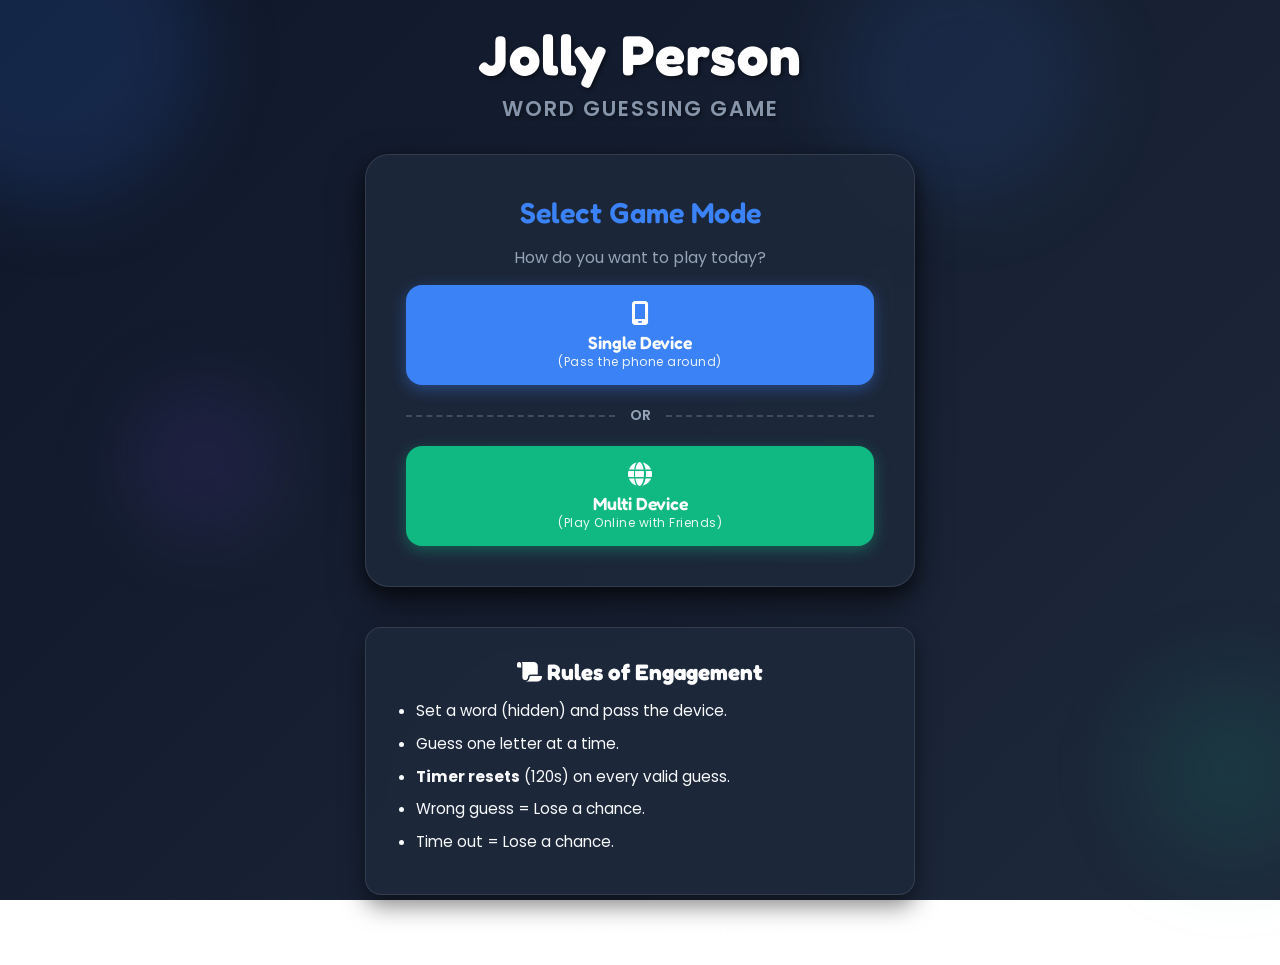
==== commit ad9403a2: "Refactor UI: Replace emojis with icons and update footer year to 2026 - Replaced native emojis with " ====
--- a/Jolly Person Multidevice/index.html
+++ b/Jolly Person Multidevice/index.html
@@ -7,6 +7,7 @@
     <link rel="preconnect" href="https://fonts.googleapis.com">
     <link rel="preconnect" href="https://fonts.gstatic.com" crossorigin>
     <link href="https://fonts.googleapis.com/css2?family=Fredoka:wght@400;500;600;700&family=Poppins:wght@300;400;600;700&display=swap" rel="stylesheet" />
+    <link rel="stylesheet" href="https://cdnjs.cloudflare.com/ajax/libs/font-awesome/6.5.1/css/all.min.css" integrity="sha512-DTOQO9RWCH3ppGqcWaEA1BIZOC6xxalwEsw9c2QQeAIftl+Vegovlnee1c9QX4TctnWMn13TZye+giMm8e2LwA==" crossorigin="anonymous" referrerpolicy="no-referrer" />
     <link rel="stylesheet" href="styles.css" />
   </head>
   <body>
@@ -29,7 +30,7 @@
         <p>How do you want to play today?</p>
 
         <button id="btn-mode-single" class="btn btn-primary">
-          <span class="icon">📱</span> Single Device
+          <span class="icon"><i class="fa-solid fa-mobile-screen"></i></span> Single Device
           <div class="btn-subtext">(Pass the phone around)</div>
         </button>
 
@@ -38,7 +39,7 @@
         </div>
 
         <button id="btn-mode-multi" class="btn btn-secondary">
-          <span class="icon">🌍</span> Multi Device
+          <span class="icon"><i class="fa-solid fa-globe"></i></span> Multi Device
           <div class="btn-subtext">(Play Online with Friends)</div>
         </button>
       </div>
@@ -50,7 +51,7 @@
           <label for="word-input">Secret Word</label>
           <div class="input-wrapper">
             <input type="password" id="word-input" placeholder="Enter Your Word" autocomplete="off" />
-            <button id="toggle-word" class="password-toggle" title="Toggle Visibility">👁️</button>
+            <button id="toggle-word" class="password-toggle" title="Toggle Visibility"><i class="fa-solid fa-eye"></i></button>
           </div>
         </div>
 
@@ -65,7 +66,7 @@
 
       <div id="ready-container" class="card">
         <h2>Ready Player?</h2>
-        <div class="ready-illustration">🎮</div>
+        <div class="ready-illustration"><i class="fa-solid fa-gamepad"></i></div>
         <p class="highlight-text">The host has set the word.</p>
         <p class="muted-text">Pass the device to the guesser.</p>
 
@@ -114,7 +115,7 @@
       </div>
 
       <div class="rules-container">
-        <h3>📜 Rules of Engagement</h3>
+        <h3><i class="fa-solid fa-scroll"></i> Rules of Engagement</h3>
         <ul>
           <li>Set a word (hidden) and pass the device.</li>
           <li>Guess one letter at a time.</li>
@@ -125,7 +126,7 @@
       </div>
 
       <footer>
-        &copy; 2025 | Jolly Games | Built by Saim
+        &copy; 2026 | Jolly Games | Built by Saim
       </footer>
     </main>
 
--- a/Jolly Person Multidevice/styles.css
+++ b/Jolly Person Multidevice/styles.css
@@ -2,25 +2,25 @@
    1. MODERN CSS VARIABLES & RESET
 -------------------------------------------------- */
 :root {
-  /* Playful & Vibrant Palette */
-  --bg-primary: #FFDDE1;
-  --bg-secondary: #EE9CA7;
-  --card-bg: rgba(255, 255, 255, 0.9);
-  --text-main: #2D3748;
-  --text-muted: #718096;
-  --primary-color: #6B46C1;
-  --primary-hover: #553C9A;
-  --secondary-color: #ED64A6;
-  --secondary-hover: #D53F8C;
-  --accent-color: #4FD1C5;
-  --error: #E53E3E;
-  --success: #38A169;
-  --warning: #D69E2E;
+  /* Sleek Dark Palette */
+  --bg-primary: #0F172A; /* Slate 900 */
+  --bg-secondary: #1E293B; /* Slate 800 */
+  --card-bg: rgba(30, 41, 59, 0.85); /* Glassmorphism Base Dark */
+  --text-main: #F8FAFC; /* Slate 50 */
+  --text-muted: #94A3B8; /* Slate 400 */
+  --primary-color: #3B82F6; /* Blue 500 */
+  --primary-hover: #2563EB; /* Blue 600 */
+  --secondary-color: #10B981; /* Emerald 500 */
+  --secondary-hover: #059669; /* Emerald 600 */
+  --accent-color: #8B5CF6; /* Violet 500 */
+  --error: #EF4444; /* Red 500 */
+  --success: #34D399; /* Emerald 400 */
+  --warning: #F59E0B; /* Amber 500 */
 
   /* Shadows and Borders */
-  --box-shadow: 0 10px 25px rgba(0, 0, 0, 0.1);
-  --card-shadow: 0 15px 35px rgba(0, 0, 0, 0.15), 0 5px 15px rgba(0, 0, 0, 0.05);
-  --input-shadow: inset 0 2px 4px rgba(0, 0, 0, 0.06);
+  --box-shadow: 0 10px 25px rgba(0, 0, 0, 0.5);
+  --card-shadow: 0 15px 35px rgba(0, 0, 0, 0.6), 0 5px 15px rgba(0, 0, 0, 0.4);
+  --input-shadow: inset 0 2px 4px rgba(0, 0, 0, 0.2);
   --border-radius-lg: 24px;
   --border-radius-md: 16px;
   --border-radius-sm: 8px;
@@ -52,7 +52,7 @@
   position: relative;
 }
 
-/* Background Decorations (Bubbles) */
+/* Background Decorations (Glows) */
 .background-decorations {
   position: absolute;
   top: 0;
@@ -66,14 +66,14 @@
 .circle {
   position: absolute;
   border-radius: 50%;
-  background: rgba(255, 255, 255, 0.2);
-  backdrop-filter: blur(5px);
-}
-
-.circle-1 { width: 300px; height: 300px; top: -100px; left: -100px; }
-.circle-2 { width: 200px; height: 200px; bottom: 10%; right: -50px; background: rgba(255, 255, 255, 0.3); }
-.circle-3 { width: 150px; height: 150px; top: 40%; left: 10%; }
-.circle-4 { width: 250px; height: 250px; top: -50px; right: 15%; background: rgba(255, 255, 255, 0.1); }
+  background: rgba(255, 255, 255, 0.05);
+  filter: blur(40px);
+}
+
+.circle-1 { width: 300px; height: 300px; top: -100px; left: -100px; background: rgba(59, 130, 246, 0.15); } /* Blue */
+.circle-2 { width: 200px; height: 200px; bottom: 10%; right: -50px; background: rgba(16, 185, 129, 0.1); } /* Emerald */
+.circle-3 { width: 150px; height: 150px; top: 40%; left: 10%; background: rgba(139, 92, 246, 0.1); } /* Violet */
+.circle-4 { width: 250px; height: 250px; top: -50px; right: 15%; background: rgba(59, 130, 246, 0.1); } /* Blue */
 
 
 /* --------------------------------------------------
@@ -91,7 +91,7 @@
 .app-header {
   text-align: center;
   margin-bottom: 30px;
-  text-shadow: 2px 2px 4px rgba(0,0,0,0.1);
+  text-shadow: 2px 2px 4px rgba(0,0,0,0.5);
 }
 
 h1 {
@@ -105,7 +105,7 @@
 
 .subtitle {
   font-family: var(--font-body);
-  color: #fff;
+  color: var(--text-muted);
   font-weight: 600;
   font-size: 1.1rem;
   opacity: 0.9;
@@ -124,7 +124,7 @@
 
 h3 {
   font-family: var(--font-display);
-  color: var(--primary-color);
+  color: #fff;
   font-size: 1.4rem;
   margin-bottom: 15px;
 }
@@ -154,7 +154,7 @@
   background: var(--card-bg);
   backdrop-filter: blur(10px);
   -webkit-backdrop-filter: blur(10px);
-  border: 1px solid rgba(255, 255, 255, 0.5);
+  border: 1px solid rgba(255, 255, 255, 0.1);
   box-shadow: var(--card-shadow);
   border-radius: var(--border-radius-lg);
   padding: 30px;
@@ -201,21 +201,25 @@
 input {
   width: 100%;
   padding: 14px 16px;
-  border: 2px solid transparent;
+  border: 2px solid rgba(255, 255, 255, 0.1);
   border-radius: var(--border-radius-md);
-  background: #f7fafc;
+  background: rgba(15, 23, 42, 0.6);
   box-shadow: var(--input-shadow);
   font-family: var(--font-body);
   font-size: 1rem;
-  color: var(--text-main);
+  color: #fff;
   outline: none;
   transition: all 0.3s ease;
 }
 
+input::placeholder {
+  color: #64748B;
+}
+
 input:focus {
   border-color: var(--primary-color);
-  background: #fff;
-  box-shadow: 0 0 0 3px rgba(107, 70, 193, 0.2);
+  background: rgba(15, 23, 42, 0.8);
+  box-shadow: 0 0 0 3px rgba(59, 130, 246, 0.2);
 }
 
 /* Password Toggle */
@@ -274,35 +278,35 @@
 .btn-primary {
   background: var(--primary-color);
   color: white;
-  box-shadow: 0 4px 15px rgba(107, 70, 193, 0.4);
+  box-shadow: 0 4px 15px rgba(59, 130, 246, 0.4);
 }
 
 .btn-primary:hover {
   background: var(--primary-hover);
   transform: translateY(-3px);
-  box-shadow: 0 6px 20px rgba(107, 70, 193, 0.5);
+  box-shadow: 0 6px 20px rgba(59, 130, 246, 0.5);
 }
 
 .btn-primary:active {
   transform: translateY(1px);
-  box-shadow: 0 2px 10px rgba(107, 70, 193, 0.4);
+  box-shadow: 0 2px 10px rgba(59, 130, 246, 0.4);
 }
 
 .btn-secondary {
   background: var(--secondary-color);
   color: white;
-  box-shadow: 0 4px 15px rgba(237, 100, 166, 0.4);
+  box-shadow: 0 4px 15px rgba(16, 185, 129, 0.4);
 }
 
 .btn-secondary:hover {
   background: var(--secondary-hover);
   transform: translateY(-3px);
-  box-shadow: 0 6px 20px rgba(237, 100, 166, 0.5);
+  box-shadow: 0 6px 20px rgba(16, 185, 129, 0.5);
 }
 
 .btn-secondary:active {
   transform: translateY(1px);
-  box-shadow: 0 2px 10px rgba(237, 100, 166, 0.4);
+  box-shadow: 0 2px 10px rgba(16, 185, 129, 0.4);
 }
 
 .btn:disabled {
@@ -339,7 +343,7 @@
 .divider::after {
   content: '';
   flex: 1;
-  border-bottom: 2px dashed #E2E8F0;
+  border-bottom: 2px dashed rgba(148, 163, 184, 0.3);
 }
 
 .divider span {
@@ -378,19 +382,20 @@
 }
 
 .stat-box {
-  background: #EDF2F7;
+  background: rgba(15, 23, 42, 0.6);
   padding: 10px 20px;
   border-radius: var(--border-radius-md);
   display: flex;
   flex-direction: column;
   align-items: center;
   min-width: 100px;
-  box-shadow: 0 2px 5px rgba(0,0,0,0.05);
+  box-shadow: 0 2px 5px rgba(0,0,0,0.2);
+  border: 1px solid rgba(255, 255, 255, 0.05);
 }
 
 .timer-box {
-  background: #FFF5F5;
-  border: 1px solid #FEB2B2;
+  background: rgba(127, 29, 29, 0.2);
+  border: 1px solid rgba(248, 113, 113, 0.3);
 }
 
 .stat-label {
@@ -414,11 +419,11 @@
 }
 
 .bad-guesses-container {
-  background: #f7fafc;
+  background: rgba(15, 23, 42, 0.6);
   border-radius: var(--border-radius-md);
   padding: 12px;
   margin-bottom: 20px;
-  border: 1px solid #E2E8F0;
+  border: 1px solid rgba(255, 255, 255, 0.05);
 }
 
 .bad-guesses-label {
@@ -448,14 +453,16 @@
   font-weight: 700;
   letter-spacing: 4px;
   padding: 15px;
-  border: 3px solid #E2E8F0;
+  border: 3px solid rgba(148, 163, 184, 0.2);
   border-radius: var(--border-radius-lg);
   text-transform: uppercase;
+  background: rgba(15, 23, 42, 0.8);
+  color: #fff;
 }
 
 .guess-input:focus {
-  border-color: var(--accent-color);
-  box-shadow: 0 0 0 4px rgba(79, 209, 197, 0.2);
+  border-color: var(--primary-color);
+  box-shadow: 0 0 0 4px rgba(59, 130, 246, 0.2);
 }
 
 .message-container {
@@ -483,6 +490,7 @@
 .rules-container {
   background: var(--card-bg);
   backdrop-filter: blur(10px);
+  border: 1px solid rgba(255, 255, 255, 0.1);
   border-radius: var(--border-radius-md);
   box-shadow: var(--box-shadow);
   padding: 25px;
@@ -497,7 +505,7 @@
 
 .rules-container ul {
   padding-left: 20px;
-  list-style-type: '👉 ';
+  list-style-type: disc;
 }
 
 .rules-container li {
